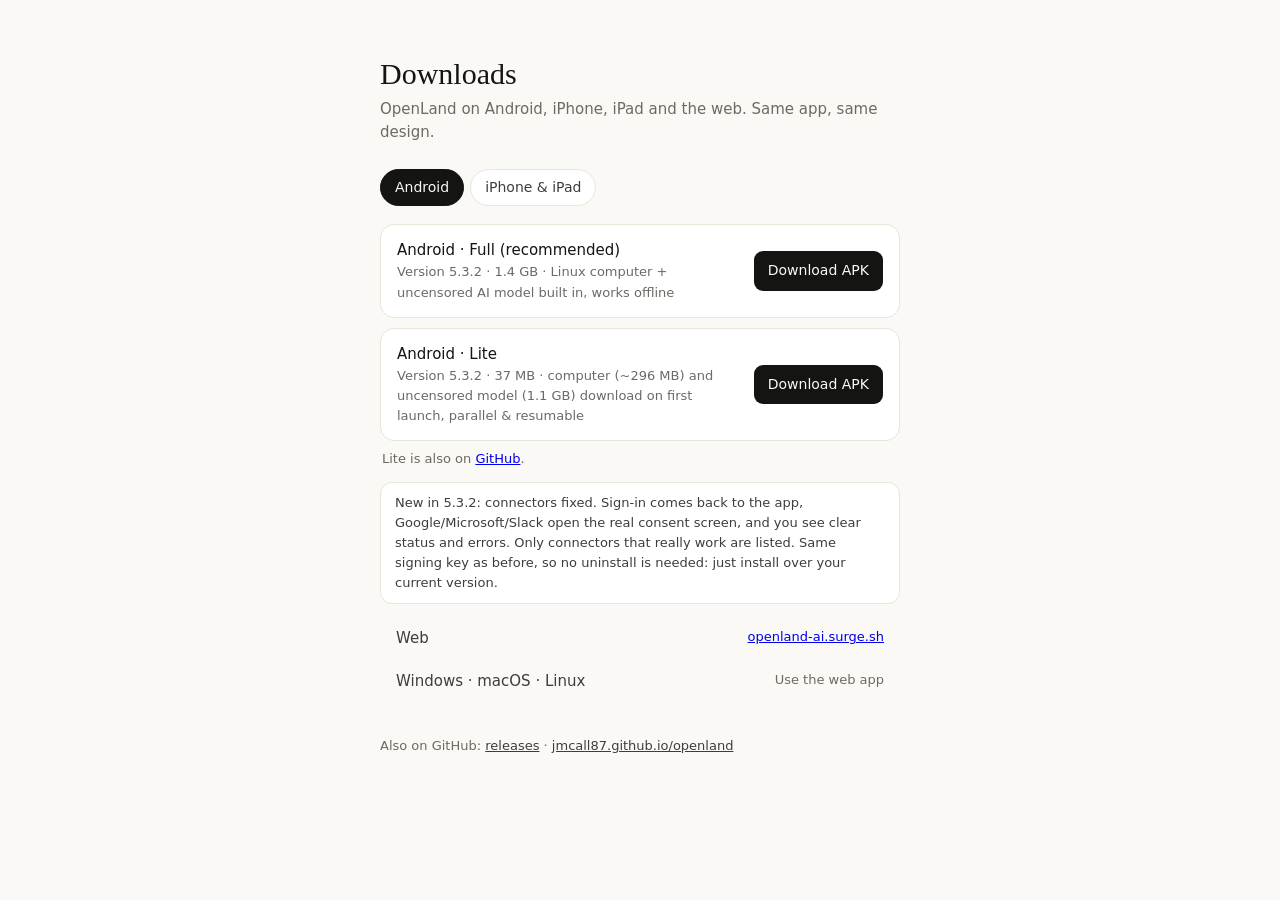
==== index.html @ 2bc36de3 "OpenLand downloads + web/iPhone PWA (5.3.2)" ====
<!doctype html>
<html lang="en"><head><meta charset="utf-8"><meta name="viewport" content="width=device-width,initial-scale=1,viewport-fit=cover">
<title>OpenLand Downloads</title><meta name="theme-color" content="#faf9f5">
<link rel="apple-touch-icon" href="https://openland-ai.surge.sh/icons/icon-180.png">
<style>
body{margin:0;background:#faf9f5;color:#141413;font:15px/1.55 "Inter",ui-sans-serif,system-ui,-apple-system,sans-serif}
main{max-width:520px;margin:0 auto;padding:56px 20px calc(40px + env(safe-area-inset-bottom))}
h1{font:500 30px/1.2 "Source Serif 4",ui-serif,Georgia,serif;margin:0 0 6px}
h2{font:500 20px/1.3 "Source Serif 4",ui-serif,Georgia,serif;margin:30px 0 10px}
.sub{color:#6b6a64;margin:0 0 24px}
.card{display:flex;align-items:center;justify-content:space-between;gap:16px;background:#fff;border:1px solid #e8e5da;border-radius:14px;padding:14px 16px}
.t{font-weight:500}.m{color:#6b6a64;font-size:13px}
a.btn{background:#141413;color:#faf9f5;text-decoration:none;font-weight:500;font-size:14px;border-radius:9px;padding:9px 14px;white-space:nowrap}
a.big{display:block;text-align:center;background:#c6613f;color:#fff;text-decoration:none;font-weight:600;font-size:17px;border-radius:14px;padding:15px 18px;margin:10px 0}
a.big.alt{background:#141413}
a.btn:hover,a.big:hover{opacity:.92}
ol{padding:0;margin:12px 0 0;list-style:none;counter-reset:s}ol li{counter-increment:s;display:flex;gap:12px;align-items:flex-start;padding:10px 0;border-top:1px solid #eeebe1}
ol li:before{content:counter(s);flex:none;width:24px;height:24px;border-radius:50%;background:#c6613f;color:#fff;font-size:13px;font-weight:600;display:grid;place-items:center}
.ill{display:inline-flex;align-items:center;gap:6px;background:#fff;border:1px solid #e8e5da;border-radius:10px;padding:6px 10px;margin-top:6px;font-size:13px}
ul{list-style:none;padding:0;margin:10px 0 0}ul li{display:flex;justify-content:space-between;padding:10px 16px;color:#3d3d3a}ul li span{color:#6b6a64;font-size:13px}
.note{background:#fff;border:1px solid #e8e5da;border-radius:12px;padding:10px 14px;color:#3d3d3a;font-size:13px;margin-top:12px}
.foot{margin-top:32px;color:#6b6a64;font-size:13px}.foot a{color:#3d3d3a}
.tabs{display:flex;gap:6px;margin:0 0 18px}.tabs button{border:1px solid #e8e5da;background:#fff;border-radius:999px;padding:7px 14px;font:inherit;font-size:14px;color:#3d3d3a}
.tabs button[aria-pressed=true]{background:#141413;color:#faf9f5;border-color:#141413}
[hidden]{display:none!important}
</style></head><body><main>
<h1>Downloads</h1>
<p class="sub">OpenLand on Android, iPhone, iPad and the web. Same app, same design.</p>
<div class="tabs" role="group" aria-label="Platform"><button id="tA" aria-pressed="true">Android</button><button id="tI" aria-pressed="false">iPhone &amp; iPad</button></div>

<section id="android">
<div class="card"><div><div class="t">Android · Full (recommended)</div><div class="m">Version 5.3.2 · 1.4 GB · Linux computer + uncensored AI model built in, works offline</div></div>
<a class="btn" href="https://github.com/Jmcall87/openland-releases/releases/download/v5.3.2/OpenLand-full.apk">Download APK</a></div>
<div class="card" style="margin-top:10px"><div><div class="t">Android · Lite</div><div class="m">Version 5.3.2 · 37 MB · computer (~296 MB) and uncensored model (1.1 GB) download on first launch, parallel &amp; resumable</div></div>
<a class="btn" href="./OpenLand.apk" download>Download APK</a></div>
<p class="m" style="margin:8px 2px">Lite is also on <a href="https://github.com/Jmcall87/openland-releases/releases/download/v5.3.2/OpenLand-lite.apk">GitHub</a>.</p>
<p class="note">New in 5.3.2: connectors fixed. Sign-in comes back to the app, Google/Microsoft/Slack open the real consent screen, and you see clear status and errors. Only connectors that really work are listed. Same signing key as before, so no uninstall is needed: just install over your current version.</p>
</section>

<section id="ios" hidden>
<a class="big" id="open" href="https://openland-ai.surge.sh/">Open OpenLand</a>
<h2>Install on your Home Screen</h2>
<p class="m" style="margin:0">Easiest way, about 10 seconds. Open this page in <b>Safari</b>.</p>
<ol>
<li><div>Tap <b>Open OpenLand</b> above.</div></li>
<li><div>Tap the <b>Share</b> button in Safari's toolbar.<br><span class="ill"><svg width="16" height="20" viewBox="0 0 16 20" fill="none" stroke="#0a84ff" stroke-width="1.8" stroke-linecap="round" stroke-linejoin="round"><path d="M8 13V1M4 5l4-4 4 4"/><path d="M5 8H2v11h12V8h-3"/></svg>Share</span></div></li>
<li><div>Scroll down and tap <b>Add to Home Screen</b>.<br><span class="ill"><svg width="18" height="18" viewBox="0 0 18 18" fill="none" stroke="#141413" stroke-width="1.6"><rect x="1.5" y="1.5" width="15" height="15" rx="4"/><path d="M9 5.5v7M5.5 9h7" stroke-linecap="round"/></svg>Add to Home Screen</span></div></li>
<li><div>Tap <b>Add</b>. OpenLand opens full-screen from its icon, like an app.</div></li>
</ol>
<h2>Or download the iPhone installer</h2>
<a class="big alt" href="./OpenLand.mobileconfig">Download for iPhone</a>
<ol>
<li><div>Tap <b>Download for iPhone</b>, then <b>Allow</b>.</div></li>
<li><div>Open <b>Settings</b>, tap <b>Profile Downloaded</b> near the top.</div></li>
<li><div>Tap <b>Install</b> (top right), enter your passcode, then <b>Install</b> again. The OpenLand icon appears on your Home Screen.</div></li>
</ol>
<p class="note">The installer only adds the OpenLand icon (a full-screen web clip). It doesn't manage your device or read your data. iOS will call it "Not Signed"; that's normal for free profiles. Remove it anytime in Settings › General › VPN &amp; Device Management.</p>
<p class="note"><b>On iPhone:</b> chat, free and private AI models, Studio (ffmpeg in your browser), stock media, the in-browser Linux computer, voice and camera all work. Screen sharing isn't possible on iPhone (Safari doesn't allow it). The full Debian computer and on-device image/video models need the Android app.</p>
</section>

<ul><li>Web<span><a href="https://openland-ai.surge.sh">openland-ai.surge.sh</a></span></li><li>Windows · macOS · Linux<span>Use the web app</span></li></ul>
<p class="foot">Also on GitHub: <a href="https://github.com/Jmcall87/openland-releases/releases/latest">releases</a> · <a href="https://jmcall87.github.io/openland/">jmcall87.github.io/openland</a></p>
</main>
<script>
const ios = /iPad|iPhone|iPod/.test(navigator.userAgent) || (navigator.platform === 'MacIntel' && navigator.maxTouchPoints > 1)
const A = document.getElementById('android'), I = document.getElementById('ios'), tA = document.getElementById('tA'), tI = document.getElementById('tI')
function show(i) { A.hidden = i; I.hidden = !i; tA.setAttribute('aria-pressed', !i); tI.setAttribute('aria-pressed', i) }
tA.onclick = () => show(false); tI.onclick = () => show(true)
show(ios || location.hash === '#ios')
if (location.hostname.endsWith('github.io')) document.getElementById('open').href = '/openland/app/'
</script></body></html>
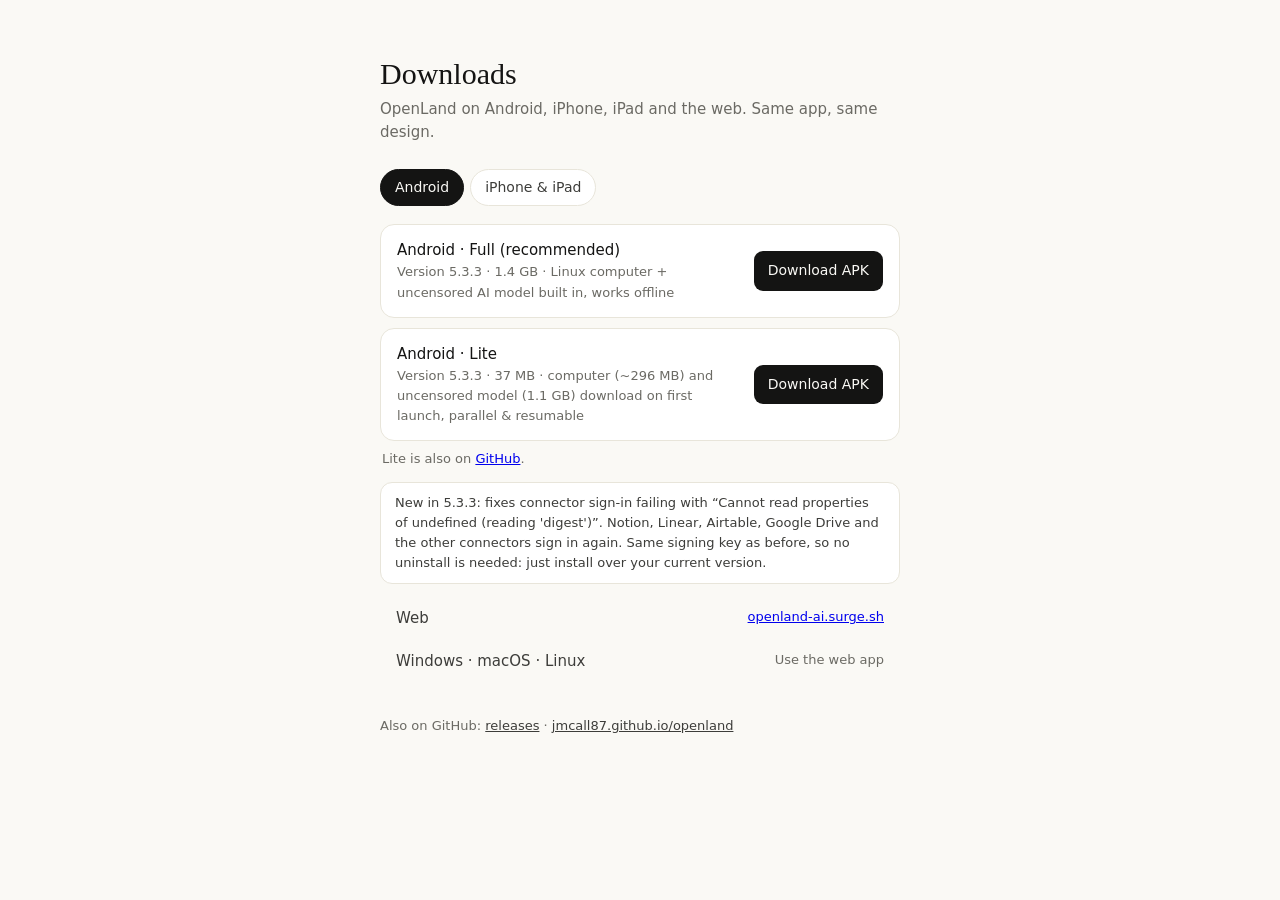
==== commit fd1d1c06: "OpenLand 5.3.3: connector sign-in fix" ====
--- a/index.html
+++ b/index.html
@@ -29,12 +29,12 @@
 <div class="tabs" role="group" aria-label="Platform"><button id="tA" aria-pressed="true">Android</button><button id="tI" aria-pressed="false">iPhone &amp; iPad</button></div>
 
 <section id="android">
-<div class="card"><div><div class="t">Android · Full (recommended)</div><div class="m">Version 5.3.2 · 1.4 GB · Linux computer + uncensored AI model built in, works offline</div></div>
-<a class="btn" href="https://github.com/Jmcall87/openland-releases/releases/download/v5.3.2/OpenLand-full.apk">Download APK</a></div>
-<div class="card" style="margin-top:10px"><div><div class="t">Android · Lite</div><div class="m">Version 5.3.2 · 37 MB · computer (~296 MB) and uncensored model (1.1 GB) download on first launch, parallel &amp; resumable</div></div>
+<div class="card"><div><div class="t">Android · Full (recommended)</div><div class="m">Version 5.3.3 · 1.4 GB · Linux computer + uncensored AI model built in, works offline</div></div>
+<a class="btn" href="https://github.com/Jmcall87/openland-releases/releases/download/v5.3.3/OpenLand-full.apk">Download APK</a></div>
+<div class="card" style="margin-top:10px"><div><div class="t">Android · Lite</div><div class="m">Version 5.3.3 · 37 MB · computer (~296 MB) and uncensored model (1.1 GB) download on first launch, parallel &amp; resumable</div></div>
 <a class="btn" href="./OpenLand.apk" download>Download APK</a></div>
-<p class="m" style="margin:8px 2px">Lite is also on <a href="https://github.com/Jmcall87/openland-releases/releases/download/v5.3.2/OpenLand-lite.apk">GitHub</a>.</p>
-<p class="note">New in 5.3.2: connectors fixed. Sign-in comes back to the app, Google/Microsoft/Slack open the real consent screen, and you see clear status and errors. Only connectors that really work are listed. Same signing key as before, so no uninstall is needed: just install over your current version.</p>
+<p class="m" style="margin:8px 2px">Lite is also on <a href="https://github.com/Jmcall87/openland-releases/releases/download/v5.3.3/OpenLand-lite.apk">GitHub</a>.</p>
+<p class="note">New in 5.3.3: fixes connector sign-in failing with “Cannot read properties of undefined (reading 'digest')”. Notion, Linear, Airtable, Google Drive and the other connectors sign in again. Same signing key as before, so no uninstall is needed: just install over your current version.</p>
 </section>
 
 <section id="ios" hidden>
@@ -50,7 +50,7 @@
 <h2>Or download the iPhone installer</h2>
 <a class="big alt" href="./OpenLand.mobileconfig">Download for iPhone</a>
 <ol>
-<li><div>Tap <b>Download for iPhone</b>, then <b>Allow</b>.</div></li>
+<li><div>Tap <b>Download for iPhone</b>, then <b>Allow</b>. If Safari saves it to Downloads instead, open the <b>Files</b> app › Downloads and tap <b>OpenLand.mobileconfig</b>.</div></li>
 <li><div>Open <b>Settings</b>, tap <b>Profile Downloaded</b> near the top.</div></li>
 <li><div>Tap <b>Install</b> (top right), enter your passcode, then <b>Install</b> again. The OpenLand icon appears on your Home Screen.</div></li>
 </ol>
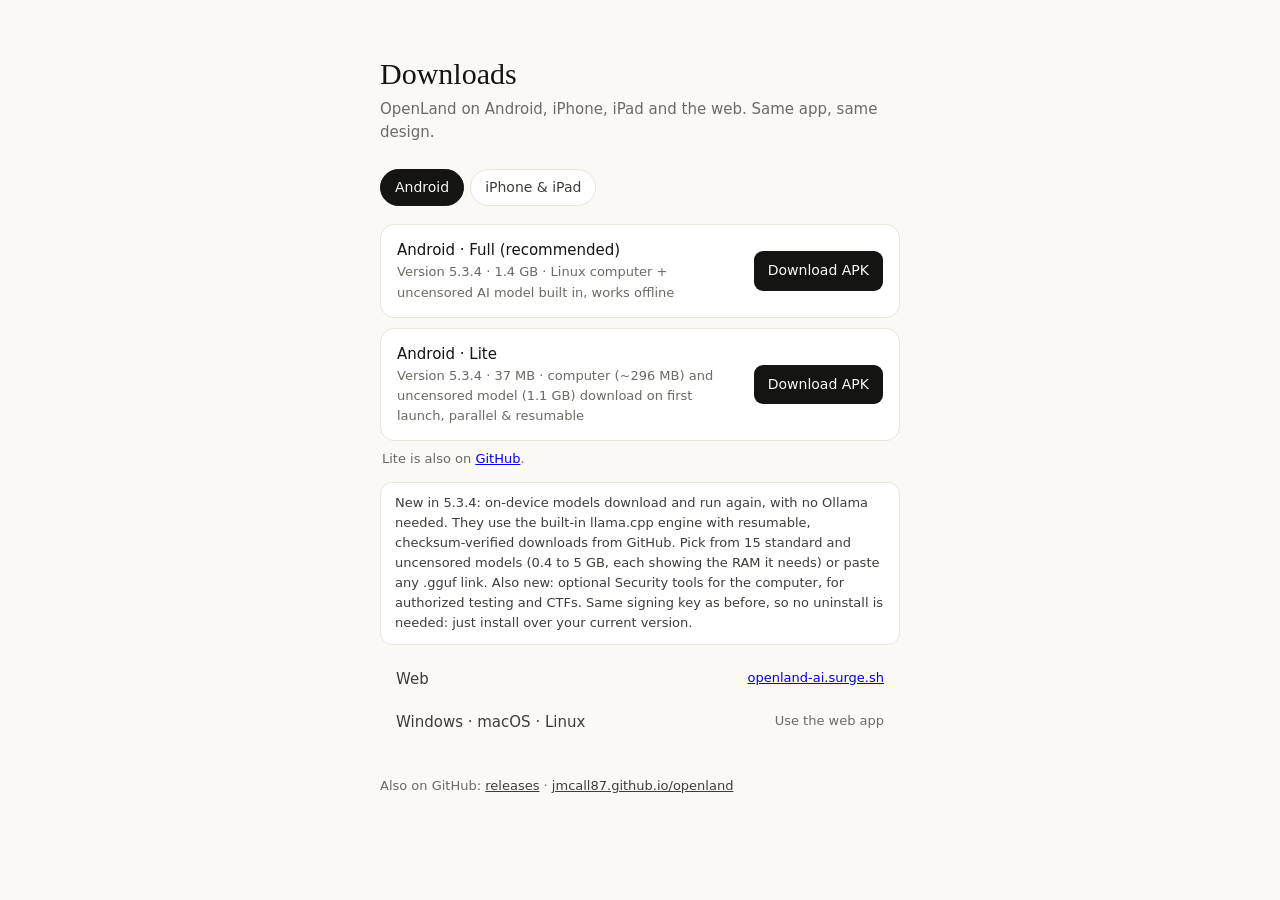
==== commit 9e3d5536: "OpenLand 5.3.4: on-device models without Ollama, security tools" ====
--- a/index.html
+++ b/index.html
@@ -29,12 +29,12 @@
 <div class="tabs" role="group" aria-label="Platform"><button id="tA" aria-pressed="true">Android</button><button id="tI" aria-pressed="false">iPhone &amp; iPad</button></div>
 
 <section id="android">
-<div class="card"><div><div class="t">Android · Full (recommended)</div><div class="m">Version 5.3.3 · 1.4 GB · Linux computer + uncensored AI model built in, works offline</div></div>
-<a class="btn" href="https://github.com/Jmcall87/openland-releases/releases/download/v5.3.3/OpenLand-full.apk">Download APK</a></div>
-<div class="card" style="margin-top:10px"><div><div class="t">Android · Lite</div><div class="m">Version 5.3.3 · 37 MB · computer (~296 MB) and uncensored model (1.1 GB) download on first launch, parallel &amp; resumable</div></div>
+<div class="card"><div><div class="t">Android · Full (recommended)</div><div class="m">Version 5.3.4 · 1.4 GB · Linux computer + uncensored AI model built in, works offline</div></div>
+<a class="btn" href="https://github.com/Jmcall87/openland-releases/releases/download/v5.3.4/OpenLand-full.apk">Download APK</a></div>
+<div class="card" style="margin-top:10px"><div><div class="t">Android · Lite</div><div class="m">Version 5.3.4 · 37 MB · computer (~296 MB) and uncensored model (1.1 GB) download on first launch, parallel &amp; resumable</div></div>
 <a class="btn" href="./OpenLand.apk" download>Download APK</a></div>
-<p class="m" style="margin:8px 2px">Lite is also on <a href="https://github.com/Jmcall87/openland-releases/releases/download/v5.3.3/OpenLand-lite.apk">GitHub</a>.</p>
-<p class="note">New in 5.3.3: fixes connector sign-in failing with “Cannot read properties of undefined (reading 'digest')”. Notion, Linear, Airtable, Google Drive and the other connectors sign in again. Same signing key as before, so no uninstall is needed: just install over your current version.</p>
+<p class="m" style="margin:8px 2px">Lite is also on <a href="https://github.com/Jmcall87/openland-releases/releases/download/v5.3.4/OpenLand-lite.apk">GitHub</a>.</p>
+<p class="note">New in 5.3.4: on-device models download and run again, with no Ollama needed. They use the built-in llama.cpp engine with resumable, checksum-verified downloads from GitHub. Pick from 15 standard and uncensored models (0.4 to 5 GB, each showing the RAM it needs) or paste any .gguf link. Also new: optional Security tools for the computer, for authorized testing and CTFs. Same signing key as before, so no uninstall is needed: just install over your current version.</p>
 </section>
 
 <section id="ios" hidden>
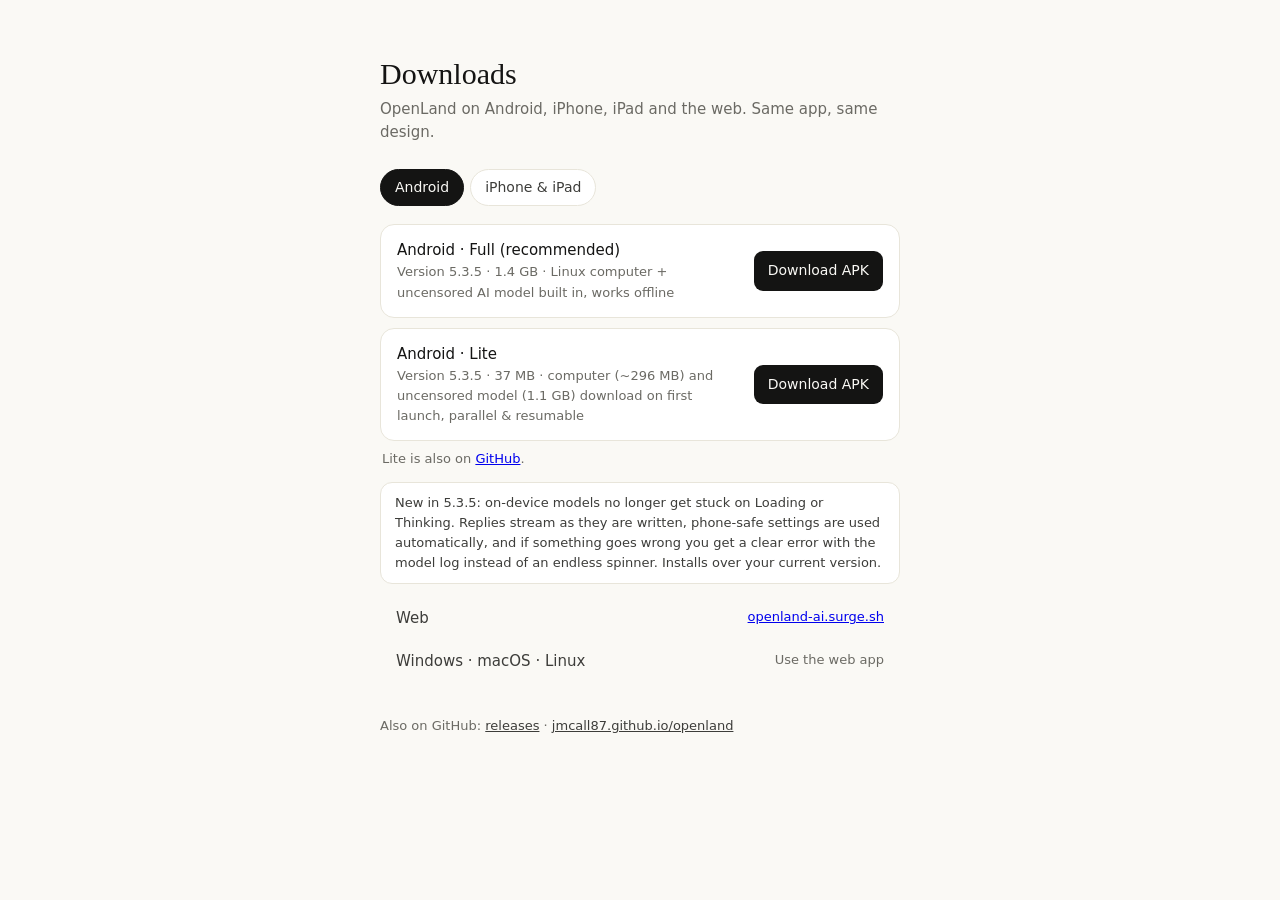
==== commit 249c2a6a: "OpenLand 5.3.5: on-device models no longer hang on loading/thinking" ====
--- a/index.html
+++ b/index.html
@@ -29,12 +29,12 @@
 <div class="tabs" role="group" aria-label="Platform"><button id="tA" aria-pressed="true">Android</button><button id="tI" aria-pressed="false">iPhone &amp; iPad</button></div>
 
 <section id="android">
-<div class="card"><div><div class="t">Android · Full (recommended)</div><div class="m">Version 5.3.4 · 1.4 GB · Linux computer + uncensored AI model built in, works offline</div></div>
-<a class="btn" href="https://github.com/Jmcall87/openland-releases/releases/download/v5.3.4/OpenLand-full.apk">Download APK</a></div>
-<div class="card" style="margin-top:10px"><div><div class="t">Android · Lite</div><div class="m">Version 5.3.4 · 37 MB · computer (~296 MB) and uncensored model (1.1 GB) download on first launch, parallel &amp; resumable</div></div>
+<div class="card"><div><div class="t">Android · Full (recommended)</div><div class="m">Version 5.3.5 · 1.4 GB · Linux computer + uncensored AI model built in, works offline</div></div>
+<a class="btn" href="https://github.com/Jmcall87/openland-releases/releases/download/v5.3.5/OpenLand-full.apk">Download APK</a></div>
+<div class="card" style="margin-top:10px"><div><div class="t">Android · Lite</div><div class="m">Version 5.3.5 · 37 MB · computer (~296 MB) and uncensored model (1.1 GB) download on first launch, parallel &amp; resumable</div></div>
 <a class="btn" href="./OpenLand.apk" download>Download APK</a></div>
-<p class="m" style="margin:8px 2px">Lite is also on <a href="https://github.com/Jmcall87/openland-releases/releases/download/v5.3.4/OpenLand-lite.apk">GitHub</a>.</p>
-<p class="note">New in 5.3.4: on-device models download and run again, with no Ollama needed. They use the built-in llama.cpp engine with resumable, checksum-verified downloads from GitHub. Pick from 15 standard and uncensored models (0.4 to 5 GB, each showing the RAM it needs) or paste any .gguf link. Also new: optional Security tools for the computer, for authorized testing and CTFs. Same signing key as before, so no uninstall is needed: just install over your current version.</p>
+<p class="m" style="margin:8px 2px">Lite is also on <a href="https://github.com/Jmcall87/openland-releases/releases/download/v5.3.5/OpenLand-lite.apk">GitHub</a>.</p>
+<p class="note">New in 5.3.5: on-device models no longer get stuck on Loading or Thinking. Replies stream as they are written, phone-safe settings are used automatically, and if something goes wrong you get a clear error with the model log instead of an endless spinner. Installs over your current version.</p>
 </section>
 
 <section id="ios" hidden>
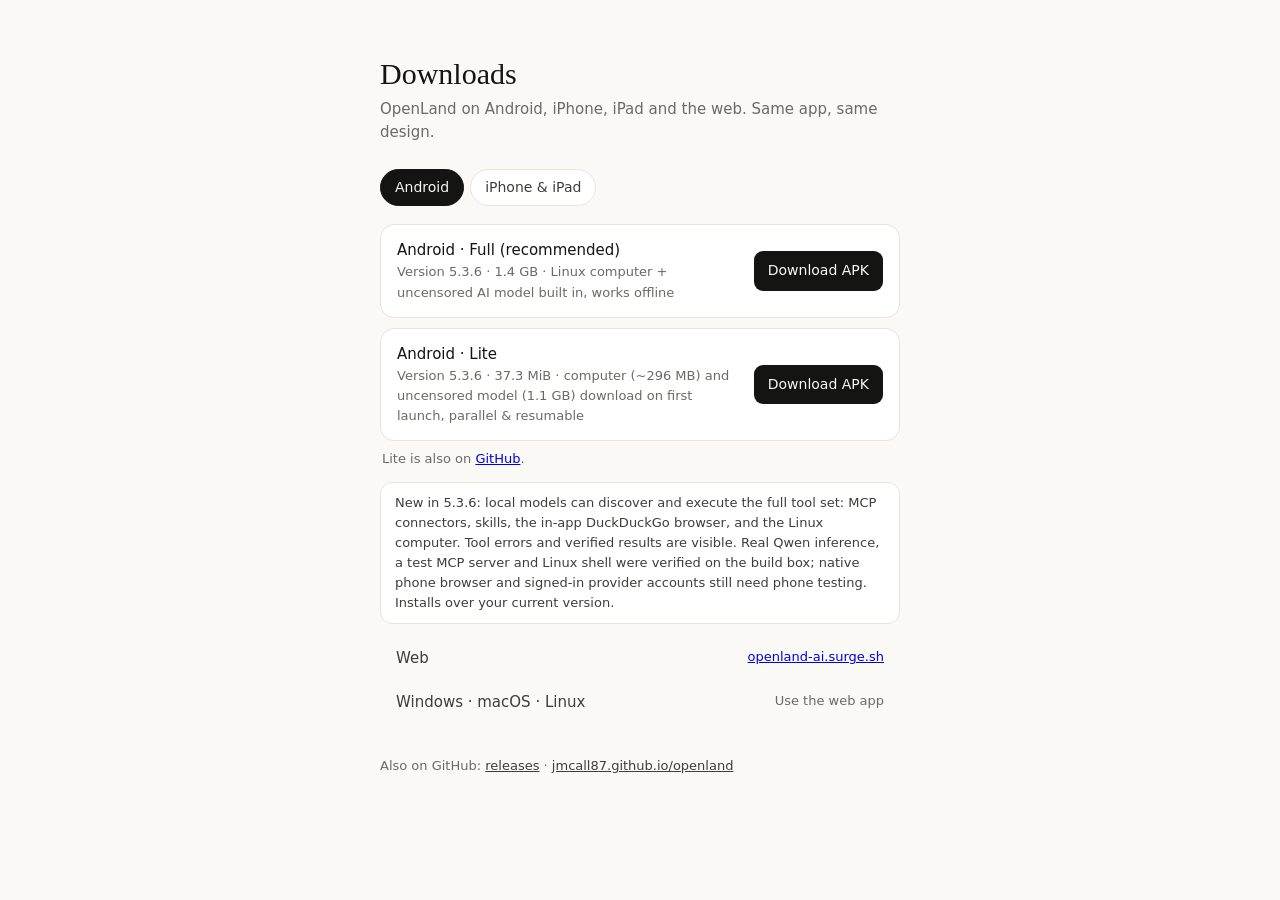
==== commit 6496685d: "OpenLand 5.3.6: autonomous local tools, skills and native browser" ====
--- a/index.html
+++ b/index.html
@@ -29,12 +29,12 @@
 <div class="tabs" role="group" aria-label="Platform"><button id="tA" aria-pressed="true">Android</button><button id="tI" aria-pressed="false">iPhone &amp; iPad</button></div>
 
 <section id="android">
-<div class="card"><div><div class="t">Android · Full (recommended)</div><div class="m">Version 5.3.5 · 1.4 GB · Linux computer + uncensored AI model built in, works offline</div></div>
-<a class="btn" href="https://github.com/Jmcall87/openland-releases/releases/download/v5.3.5/OpenLand-full.apk">Download APK</a></div>
-<div class="card" style="margin-top:10px"><div><div class="t">Android · Lite</div><div class="m">Version 5.3.5 · 37 MB · computer (~296 MB) and uncensored model (1.1 GB) download on first launch, parallel &amp; resumable</div></div>
+<div class="card"><div><div class="t">Android · Full (recommended)</div><div class="m">Version 5.3.6 · 1.4 GB · Linux computer + uncensored AI model built in, works offline</div></div>
+<a class="btn" href="https://github.com/Jmcall87/openland-releases/releases/download/v5.3.6/OpenLand-full.apk">Download APK</a></div>
+<div class="card" style="margin-top:10px"><div><div class="t">Android · Lite</div><div class="m">Version 5.3.6 · 37.3 MiB · computer (~296 MB) and uncensored model (1.1 GB) download on first launch, parallel &amp; resumable</div></div>
 <a class="btn" href="./OpenLand.apk" download>Download APK</a></div>
-<p class="m" style="margin:8px 2px">Lite is also on <a href="https://github.com/Jmcall87/openland-releases/releases/download/v5.3.5/OpenLand-lite.apk">GitHub</a>.</p>
-<p class="note">New in 5.3.5: on-device models no longer get stuck on Loading or Thinking. Replies stream as they are written, phone-safe settings are used automatically, and if something goes wrong you get a clear error with the model log instead of an endless spinner. Installs over your current version.</p>
+<p class="m" style="margin:8px 2px">Lite is also on <a href="https://github.com/Jmcall87/openland-releases/releases/download/v5.3.6/OpenLand-lite.apk">GitHub</a>.</p>
+<p class="note">New in 5.3.6: local models can discover and execute the full tool set: MCP connectors, skills, the in-app DuckDuckGo browser, and the Linux computer. Tool errors and verified results are visible. Real Qwen inference, a test MCP server and Linux shell were verified on the build box; native phone browser and signed-in provider accounts still need phone testing. Installs over your current version.</p>
 </section>
 
 <section id="ios" hidden>
